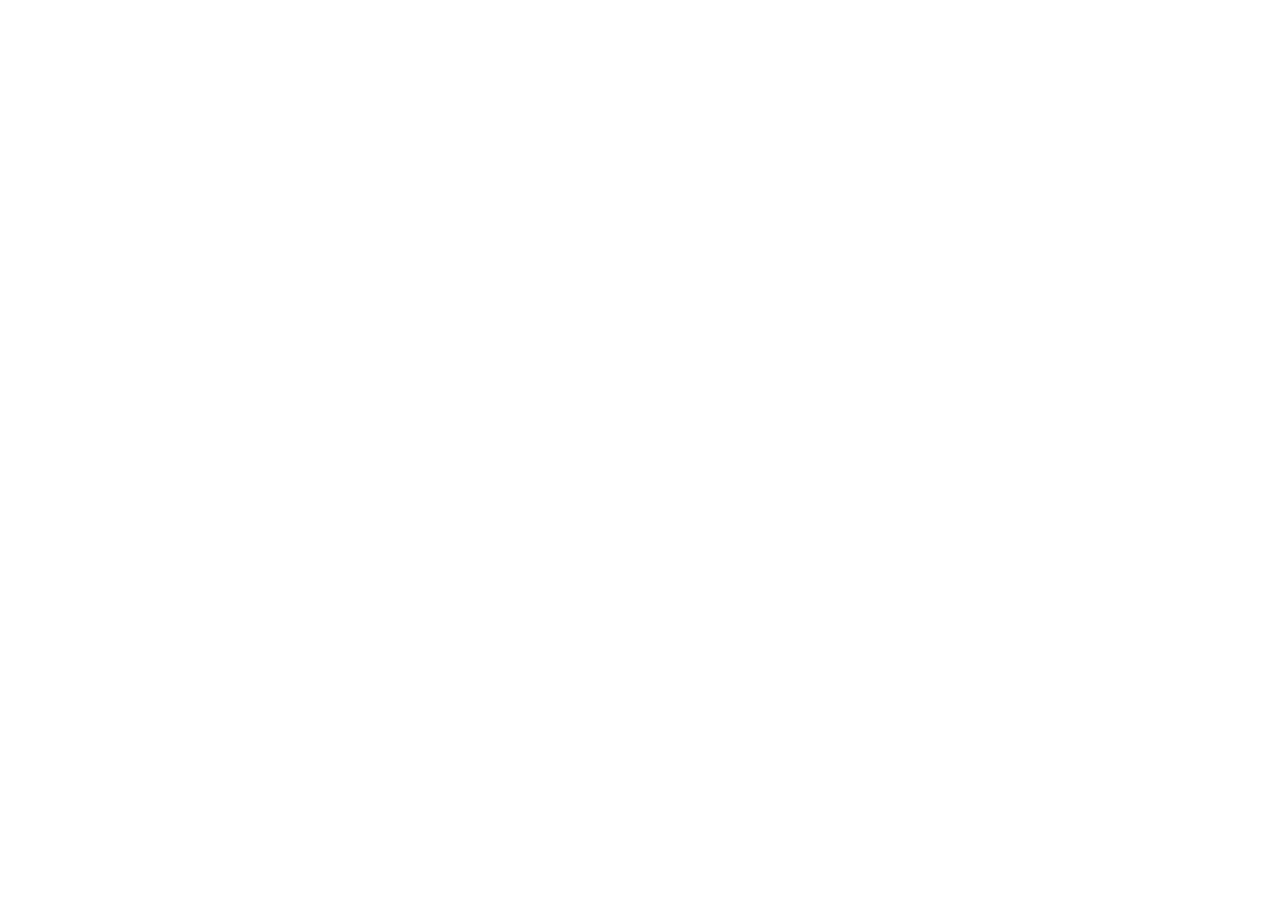
==== project/html/erklraer.html @ 681893e2 "Navigation" ====
<!DOCTYPE html>
<html lang="en">
<head>
    <meta charset="UTF-8">
    <meta name="viewport" content="width=device-width, initial-scale=1.0">
    <title>SH-P3</title>
</head>
<body>
    <!--mach so das du vor dem zimmer bist und e drückst um in das zimmer zu gehen und 
    und dann kommst du in die besprechung trust-->
</body>
</html>
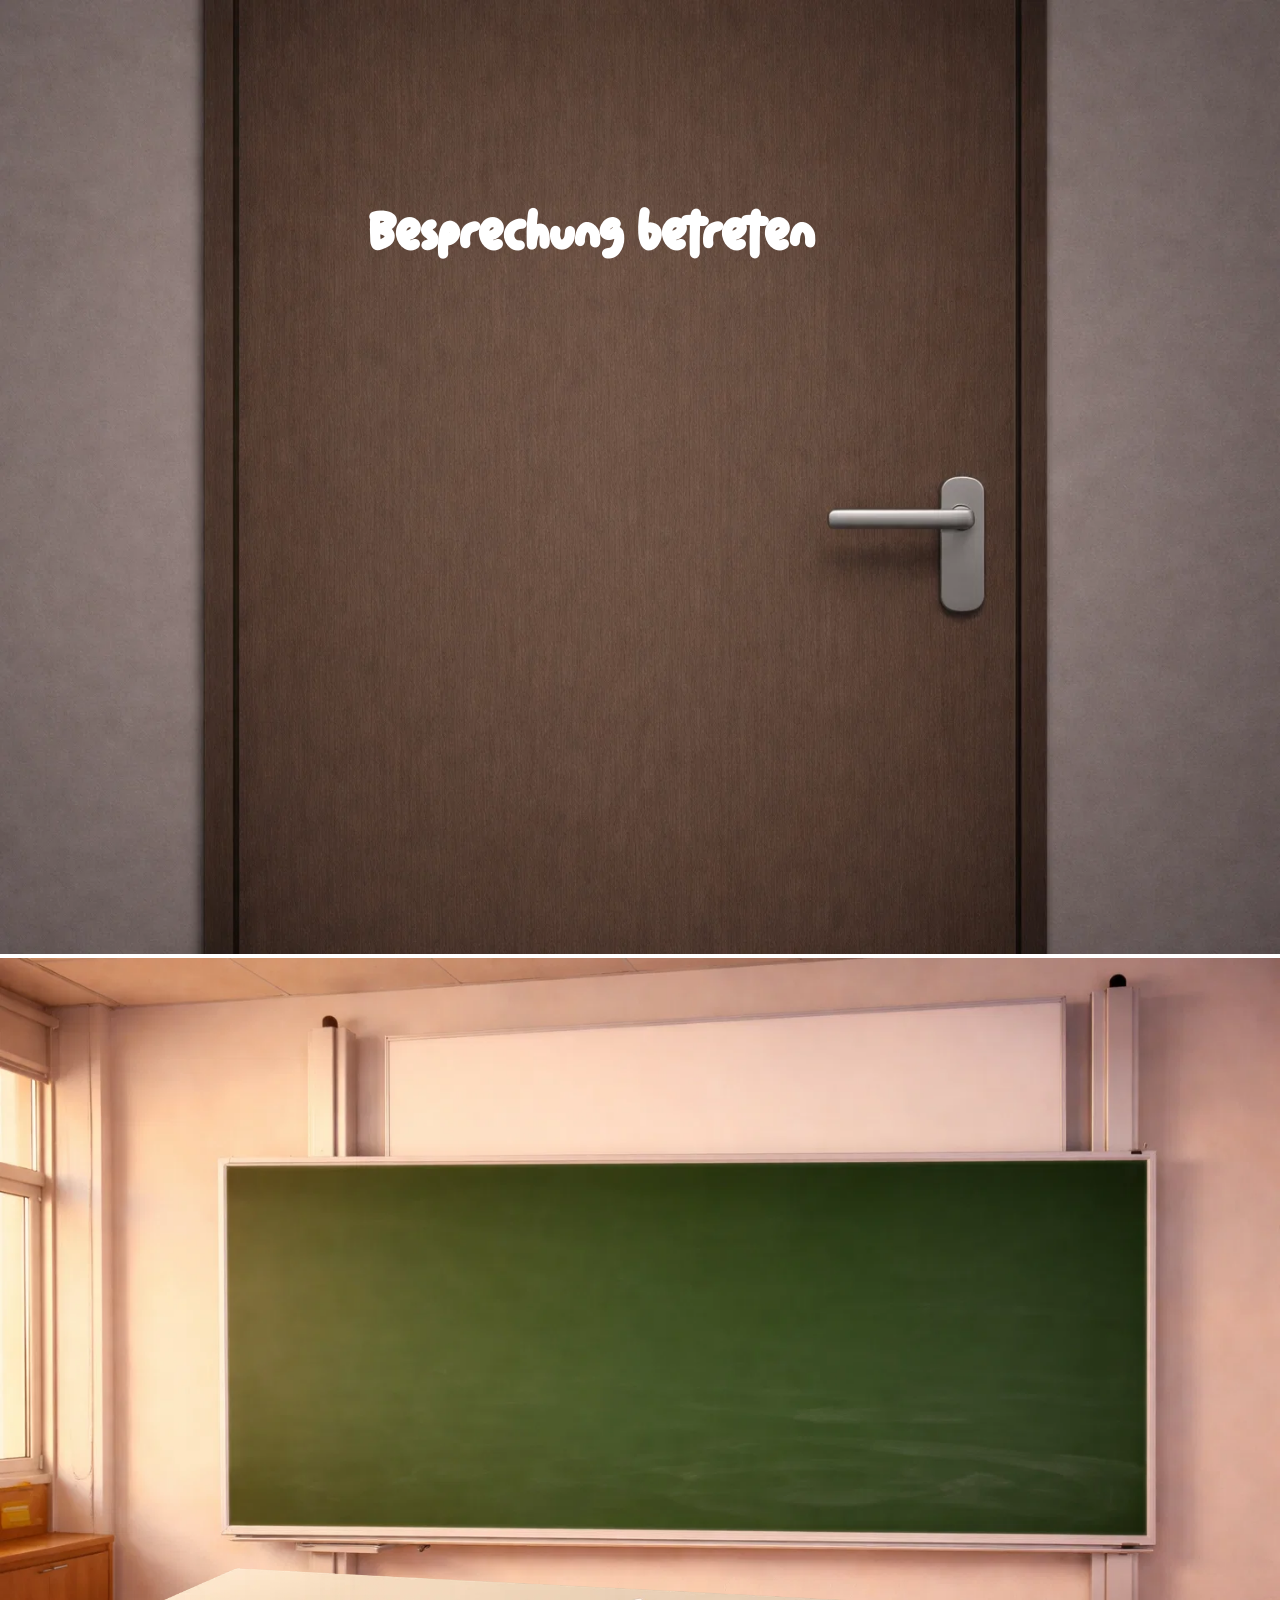
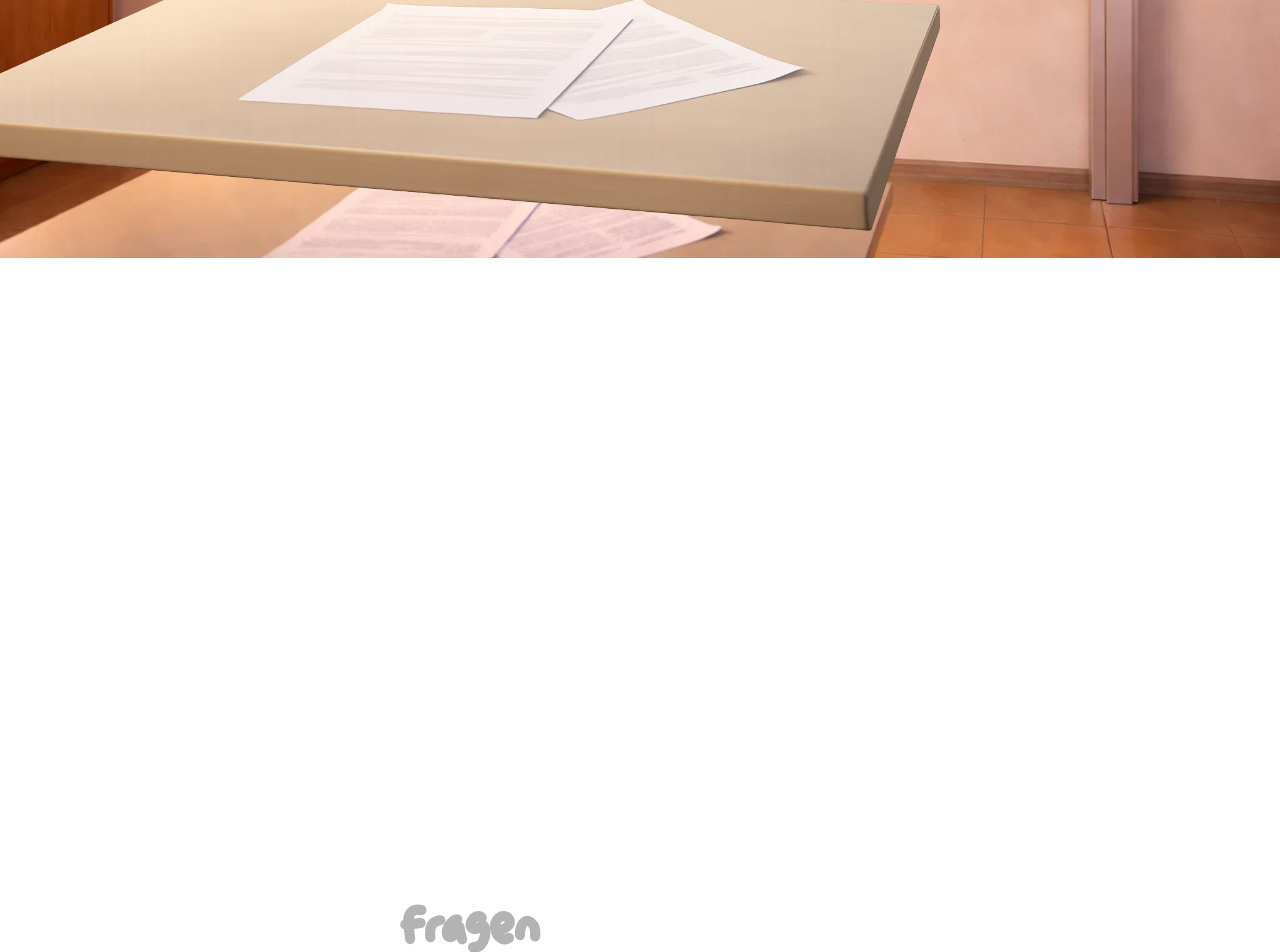
==== commit 70170704: "erklär html" ====
--- a/project/html/erklraer.html
+++ b/project/html/erklraer.html
@@ -4,9 +4,26 @@
     <meta charset="UTF-8">
     <meta name="viewport" content="width=device-width, initial-scale=1.0">
     <title>SH-P3</title>
+    <link rel="stylesheet" href="../style.css">
+    <script src="../scripts/script.js" defer></script>
 </head>
 <body>
     <!--mach so das du vor dem zimmer bist und e drückst um in das zimmer zu gehen und 
     und dann kommst du in die besprechung trust-->
+
+    <div id="E-block-eins">
+      <img id="tuere-erklaer" src="../img/erklär-1-back.webp">
+      <h1 id="betreten" onclick="showEBlockTwo()">Besprechung betreten</h1>  
+    </div>
+
+    <div id="E-block-zwei">
+        <img id="erklaer-back"  src="../img/Erklär-back.webp">
+        <img id="erklaer-lehrer" src="../img/physik-professor.webp">
+        <img id="erklaer-overlay" src="../img/erklär-overlay.webp">
+
+        <p id="erklaer-text">Der Spieler muss heimlich Gegenstände aus Klassenräumen stehlen. Die Items haben unterschiedliche Werte, sodass er entscheiden muss, welche Sachen sich am meisten lohnen mitzunehmen. Nach jeder Runde werden die gestohlenen Gegenstände verkauft, wobei die Preise im Verkaufslog angezeigt werden. Mit dem verdienten Geld kann der Spieler weitere Stockwerke wie den ersten und zweiten Stock freischalten, in denen der Loot wertvoller ist.</p>
+        <h1 id="fragen">Fragen</h1>
+    </div>
+
 </body>
 </html>
--- a/project/style.css
+++ b/project/style.css
@@ -0,0 +1,363 @@
+html,body{
+    margin: 0;
+    padding: 0;
+    overflow: hidden;
+}
+
+/* FONTS */
+/* FONTS */
+/* FONTS */
+@font-face {
+    font-family: UE;
+    src: url(fonts/rushon_ground/Rushon\ Ground.ttf);
+}
+@font-face {
+    font-family: text;
+    src: url(fonts/tuncho_plonko/TunchoPlonko.ttf);
+}
+/*      */
+/*      */
+/*      */
+#start-bild{
+    position: absolute;
+    z-index: 0;
+    width: 100%;
+    height: 100%;
+}
+#start-ue{
+    font-family: UE;
+    font-size: 5rem;
+    color: white;
+    position: absolute;
+    z-index: 2;
+    left: 13rem;
+    top: 3rem;
+    animation: bigSmall 6s linear infinite;
+}
+@keyframes bigSmall {
+    0%{transform: scale(1);}
+    50%{transform: scale(1.2);}
+    100%{transform: scale(1);}
+    
+}
+#start-overlay{
+    width: 100vw;
+    height: 100vh;
+    background-color: black;
+    opacity: 0.5;
+    position: absolute;
+    z-index: 1;
+}
+#start-button{
+    width: 30vw;
+    height: auto;
+    position: absolute;
+    z-index: 2;
+    left: 28rem;
+    top: 16rem;
+    transition: all 0.5s;
+    cursor: pointer;
+}
+#start-button:hover{
+    transform: scale(1.2);
+}
+
+#lehrer-start{
+    position: absolute;
+    width: 40vw;
+    height: auto;
+    z-index: 6;
+    animation: LeSlideIn 4s linear 0s 1 forwards;
+}
+@keyframes LeSlideIn  {
+    0%{left: -30rem;}
+    50%{left: -10rem;}
+    100%{left: 3rem;}
+}
+/*BLOCK 2 ""*/
+/*BLOCK 2 ""*/
+/*BLOCK 2 ""*/
+
+#block-2{
+    display: none;
+    width: 100vw;
+    height: 100vh;
+}
+#erklär-form{
+    width: 20vw;
+    height: 100vh;
+    transition: all 0.4s ease;
+}
+#erklär-form a{
+    width: 20vw;
+    height: 100vh;
+    transition: all 0.4s ease;
+    text-decoration: none;
+    color: white;
+}
+#erklär-form img{
+    width: 100%;
+    height: 100%;
+    object-fit: cover;
+}
+#verkauf-form{
+    position: absolute;
+    left: 15.5rem;
+    width: 20vw;
+    height: 100vh;
+    transition: all 0.4s ease;
+}
+#verkauf-form img{
+    width: 100%;
+    height: 100%;
+    object-fit: cover;
+}
+
+#lade-form{
+    position: absolute;
+    left: 31rem;
+    width: 22vw;
+    height: 100vh;
+    transition: all 0.4s ease;
+}
+#lade-form img{
+    width: 100%;
+    height: 100%;
+    object-fit: cover;
+}
+#neu-form{
+    position: absolute;
+    left: 46.5rem;
+    width: 23vw;
+    height: 100vh;
+    transition: all 0.4s ease;
+}
+#neu-form img{
+    width: 100%;
+    height: 100%;
+    object-fit: cover;
+}
+#shop-form{
+    position: absolute;
+    left: 64rem;
+    width: 20vw;
+    height: 100vh;
+    transform-origin: right center;
+    transition: all 0.4s ease;
+}
+#shop-form img{
+    width: 100%;
+    height: 100%;
+    object-fit: cover;
+}
+/* HOVER EFFEKTE */
+#erklär-form:hover{
+    width: 30vw;
+    height: 100vh;
+    z-index: 100;
+}
+#erklär-form h1 {
+    transition: transform 0.6s ease;
+}
+#erklär-form:hover > h1 {
+    transform: rotate(10deg);
+    left: 1rem;
+}
+
+
+#verkauf-form:hover{
+    width: 30vw;
+    height: 100vh;
+    z-index: 100;
+}
+#verkauf-form h1 {
+    transition: transform 0.6s ease;
+}
+#verkauf-form:hover > h1 {
+    transform: rotate(30deg);
+    left: -1.5rem;
+}
+
+#lade-form:hover{
+    width: 30vw;
+    height: 100vh;
+    z-index: 100;
+}
+#lade-form h1 {
+    transition: transform 0.6s ease;
+}
+#lade-form:hover > h1 {
+    transform: rotate(30deg);
+    left: -0.5rem;
+}
+
+#neu-form:hover{
+    width: 30vw;
+    height: 100vh;
+    z-index: 100;
+}
+#neu-form h1 {
+    transition: transform 0.6s ease;
+}
+#neu-form:hover > h1 {
+    transform: rotate(20deg);
+    left: -0.5rem;
+    font-size: 3.9rem;
+}
+
+#shop-form:hover{
+    left: 60rem;
+    width: 30vw;
+    height: 100vh;
+    z-index: 100;
+}
+#shop-form h1 {
+    transition: transform 0.6s ease;
+}
+#shop-form:hover > h1 {
+    transform: rotate(30deg);
+    left: 4rem;
+}
+
+/* SEITEN UE`S */
+#seite-eins{
+    font-family: UE,sans-serif;
+    font-size: 4rem;
+    color: white;
+    position: absolute;
+    z-index: 6;
+    top: 10rem;
+    left: -4rem;
+    transform: rotate(+60deg);
+}
+#seite-zwei{
+    font-family: UE,sans-serif;
+    font-size: 4rem;
+    color: white;
+    position: absolute;
+    z-index: 6;
+    top: 10rem;
+    left: -5.5rem;
+    transform: rotate(+61deg);
+}
+#seite-drei{
+    font-family: UE,sans-serif;
+    font-size: 4rem;
+    color: white;
+    position: absolute;
+    z-index: 6;
+    top: 10rem;
+    left: 0rem;
+    transform: rotate(+61deg);
+}
+#seite-vier{
+    font-family: UE,sans-serif;
+    font-size: 4rem;
+    color: white;
+    position: absolute;
+    z-index: 6;
+    top: 10rem;
+    left: 0rem;
+    transform: rotate(+61deg);
+}
+#seite-fuenf{
+    font-family: UE,sans-serif;
+    font-size: 4rem;
+    color: white;
+    position: absolute;
+    z-index: 6;
+    top: 10rem;
+    left: 0rem;
+    transform: rotate(+61deg);
+}
+
+
+
+
+
+
+
+
+
+
+
+
+
+
+
+
+
+
+
+
+
+
+
+
+
+
+
+
+
+
+
+
+
+
+
+/* ERKLÄR HTML */
+#tuere-erklaer{
+    width: 100vw;
+    height: 106vh;
+}
+#betreten{
+    font-family: text;
+    font-size: 3rem;
+    color: white;
+    position: absolute;
+    z-index: 2;
+    left: 23rem;
+    top: 11rem;
+}
+#betreten:hover{
+    cursor: pointer;
+}
+#erklaer-back{
+    width: 100vw;
+    height: 100vh;
+}
+#erklaer-lehrer{
+    height: auto;
+    width: 50vw;
+    position: absolute;
+    margin-top: 15rem;
+    margin-left: -3rem;
+}
+#erklaer-overlay{
+    width: 75vw;
+    height: auto;
+    position: absolute;
+    z-index: 2;
+    left: 0rem;
+    margin-top: 17rem;
+}
+#erklaer-text{
+    width: 48vw;
+    height: auto;
+    font-family: text;
+    font-size: 1.2rem;
+    position: absolute;
+    z-index: 2;
+    color: white;
+    margin-left: 32.5rem;
+    margin-top: 13rem;
+}
+#fragen{
+    font-family: text;
+    font-size: 3rem;
+    color: rgb(179, 179, 179);
+    position: absolute;
+    z-index: 4;
+    margin-left: 25rem;
+    margin-top: 40rem;
+}
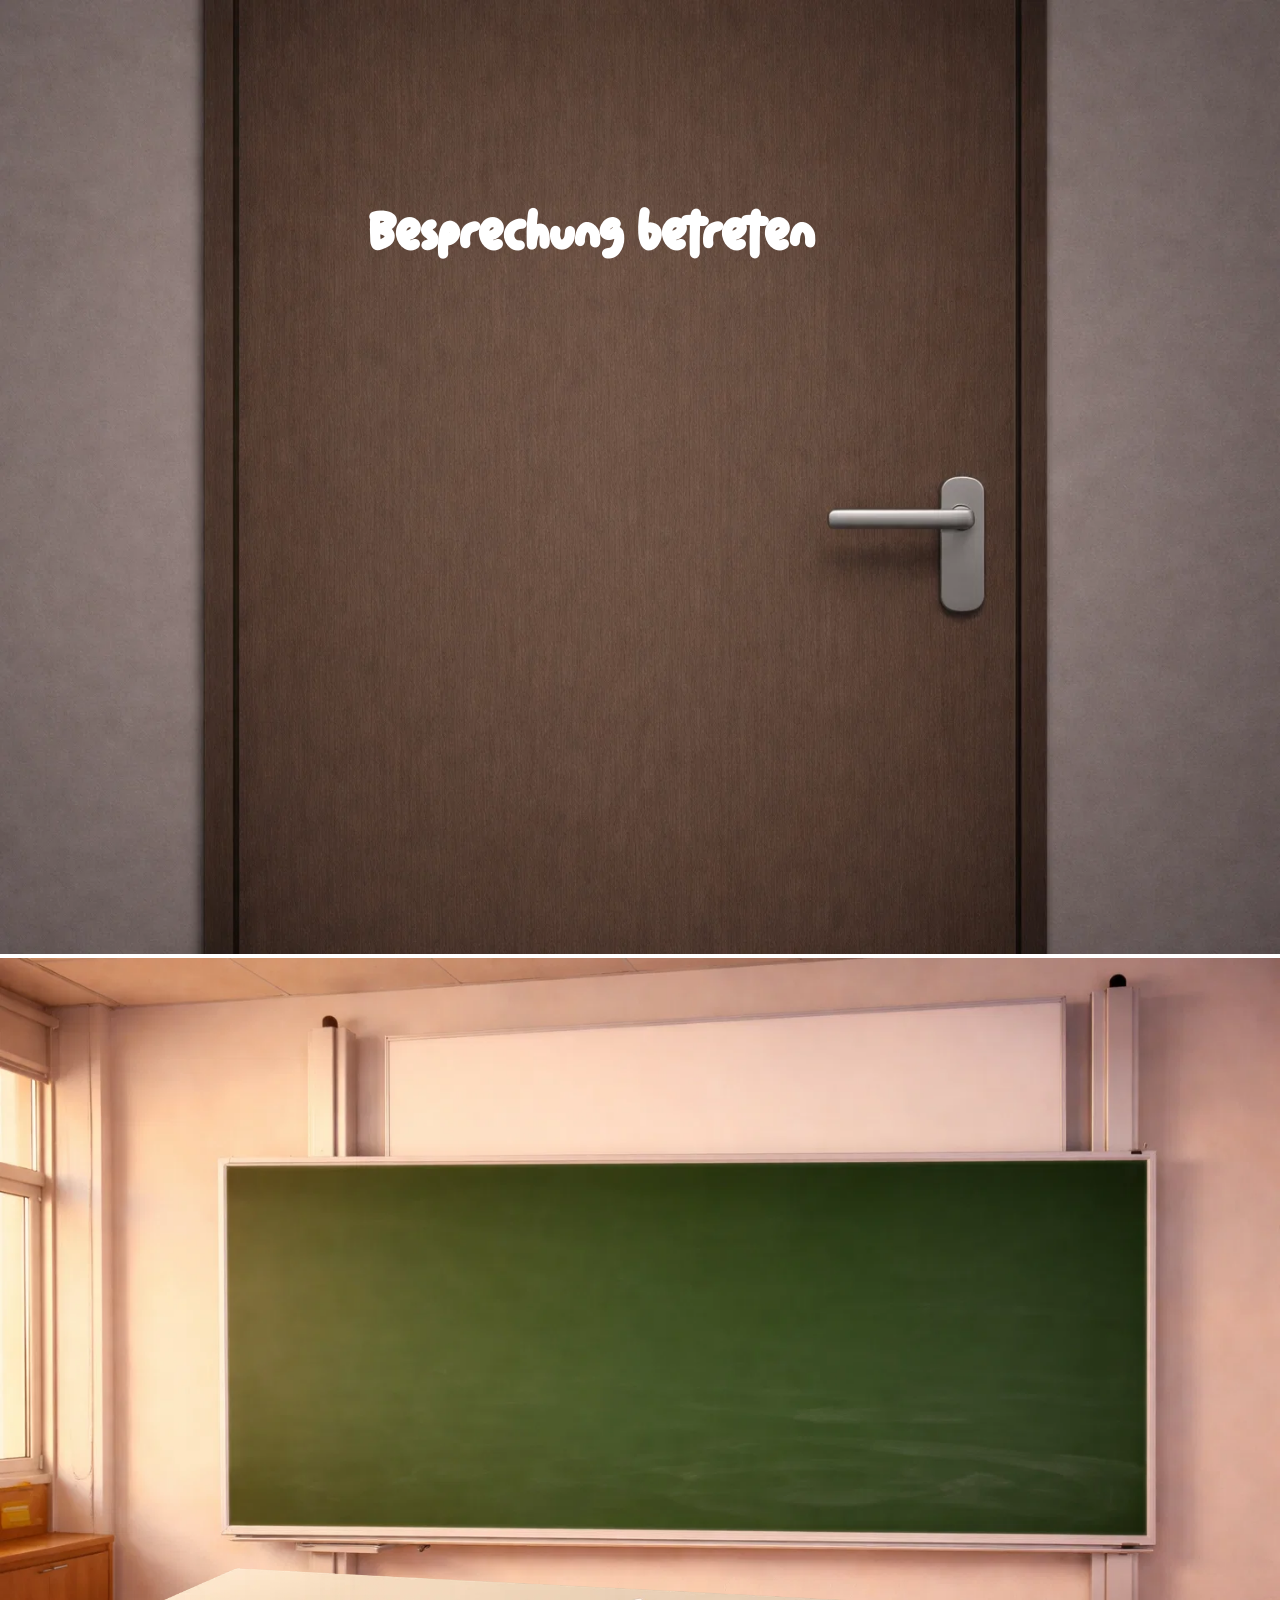
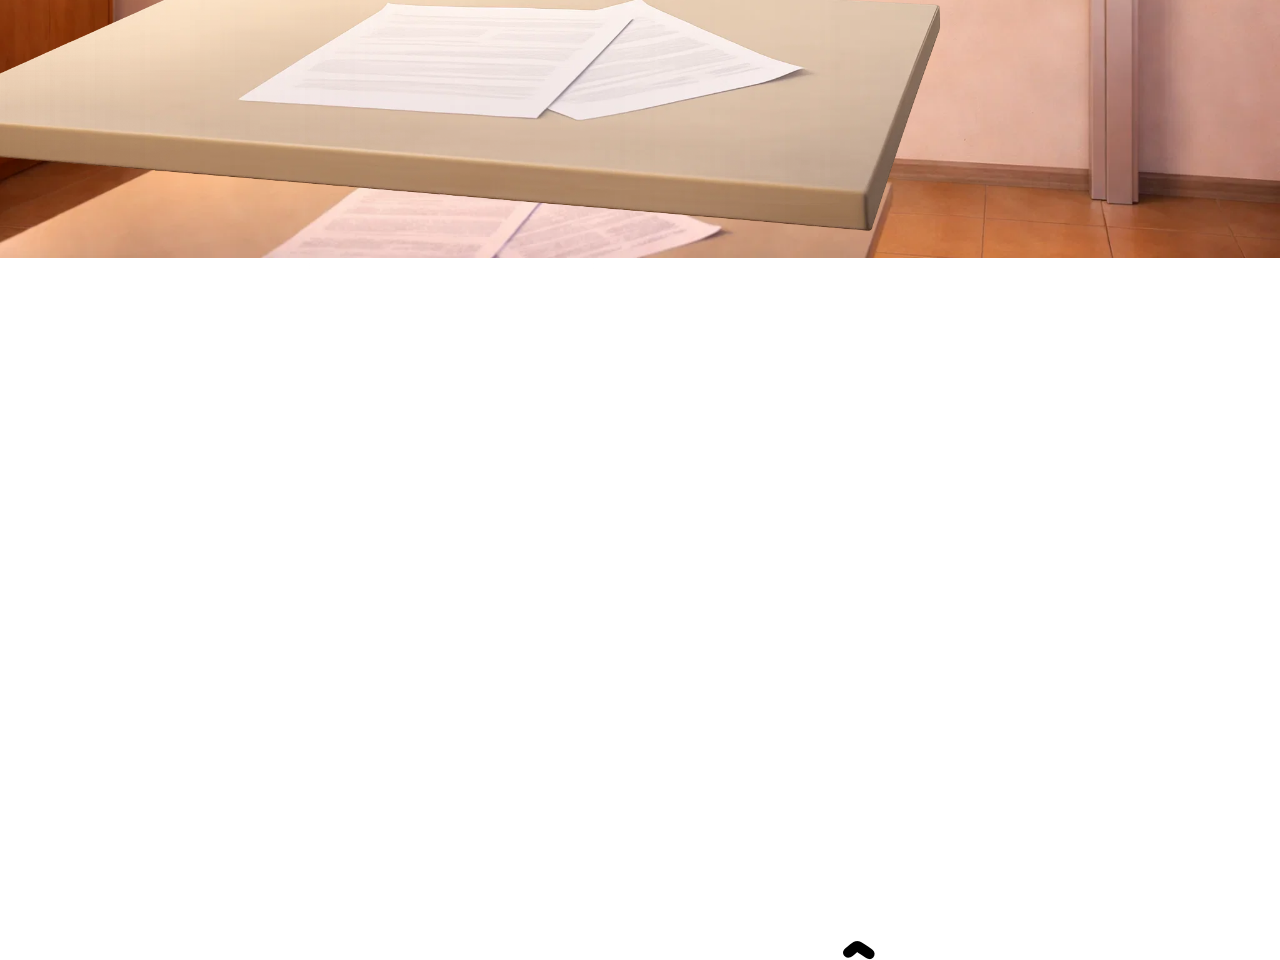
==== commit d668bc34: "erklaer html" ====
--- a/project/html/erklraer.html
+++ b/project/html/erklraer.html
@@ -22,7 +22,9 @@
         <img id="erklaer-overlay" src="../img/erklär-overlay.webp">
 
         <p id="erklaer-text">Der Spieler muss heimlich Gegenstände aus Klassenräumen stehlen. Die Items haben unterschiedliche Werte, sodass er entscheiden muss, welche Sachen sich am meisten lohnen mitzunehmen. Nach jeder Runde werden die gestohlenen Gegenstände verkauft, wobei die Preise im Verkaufslog angezeigt werden. Mit dem verdienten Geld kann der Spieler weitere Stockwerke wie den ersten und zweiten Stock freischalten, in denen der Loot wertvoller ist.</p>
-        <h1 id="fragen">Fragen</h1>
+        <p id="raufRunter">></p>
+        <img id="fragen-blatt" src="../img/fragen.webp">
+
     </div>
 
 </body>
--- a/project/style.css
+++ b/project/style.css
@@ -352,12 +352,27 @@
     margin-left: 32.5rem;
     margin-top: 13rem;
 }
-#fragen{
+#fragen-blatt{
+    width: 60vw;
+    height: auto;
+    position: absolute;
+    z-index: 5;
+    margin-left: 30rem;
+    margin-top: 40rem;
+}
+#raufRunter{
+    font-size: 3rem;
+    position: absolute;
+    z-index: 6;
+    margin-left: 53rem;
+    margin-top: 41.5rem;
+    color: black;
+    font-weight: bolder;
     font-family: text;
-    font-size: 3rem;
-    color: rgb(179, 179, 179);
-    position: absolute;
-    z-index: 4;
-    margin-left: 25rem;
-    margin-top: 40rem;
+    transform: rotate(-90deg);
+    transition: all linear 0.2s;
+}
+#raufRunter:hover{
+    cursor: pointer;
+    transform: scale(1.2) rotate(-90deg);
 }
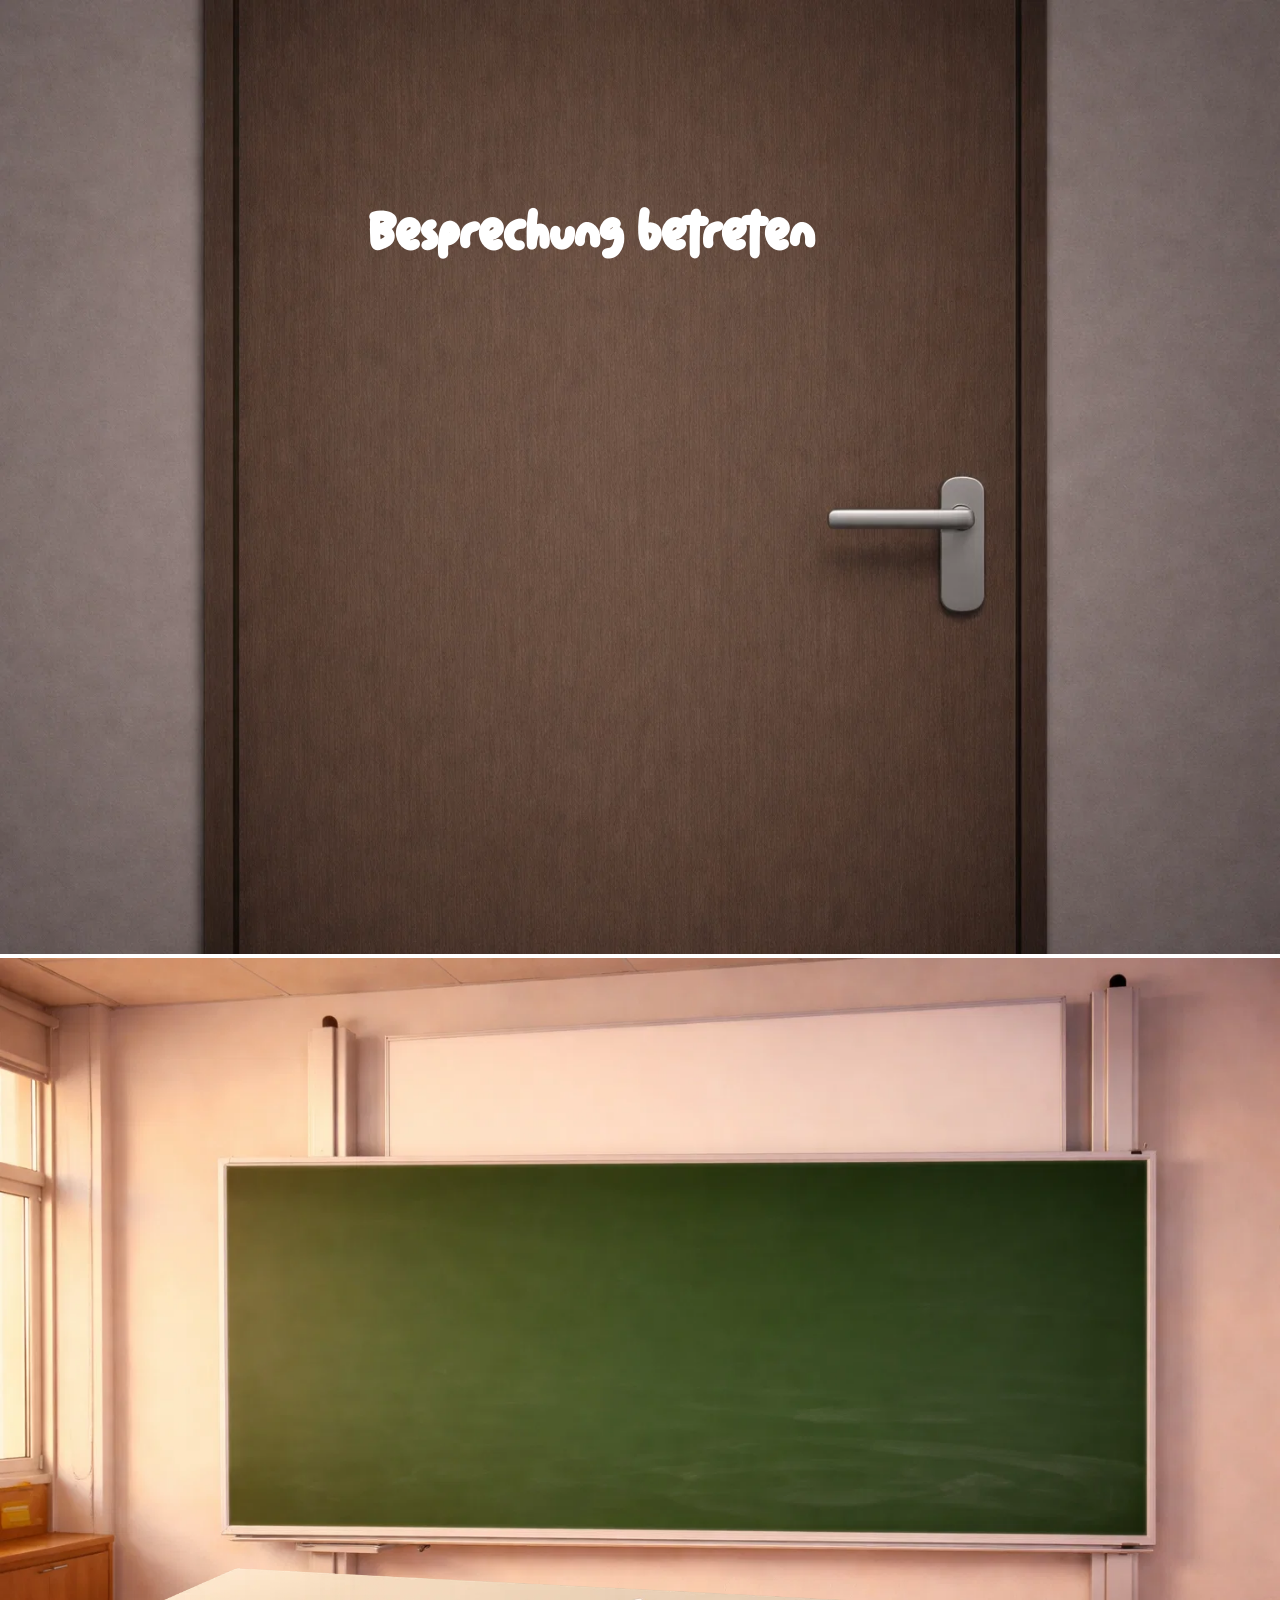
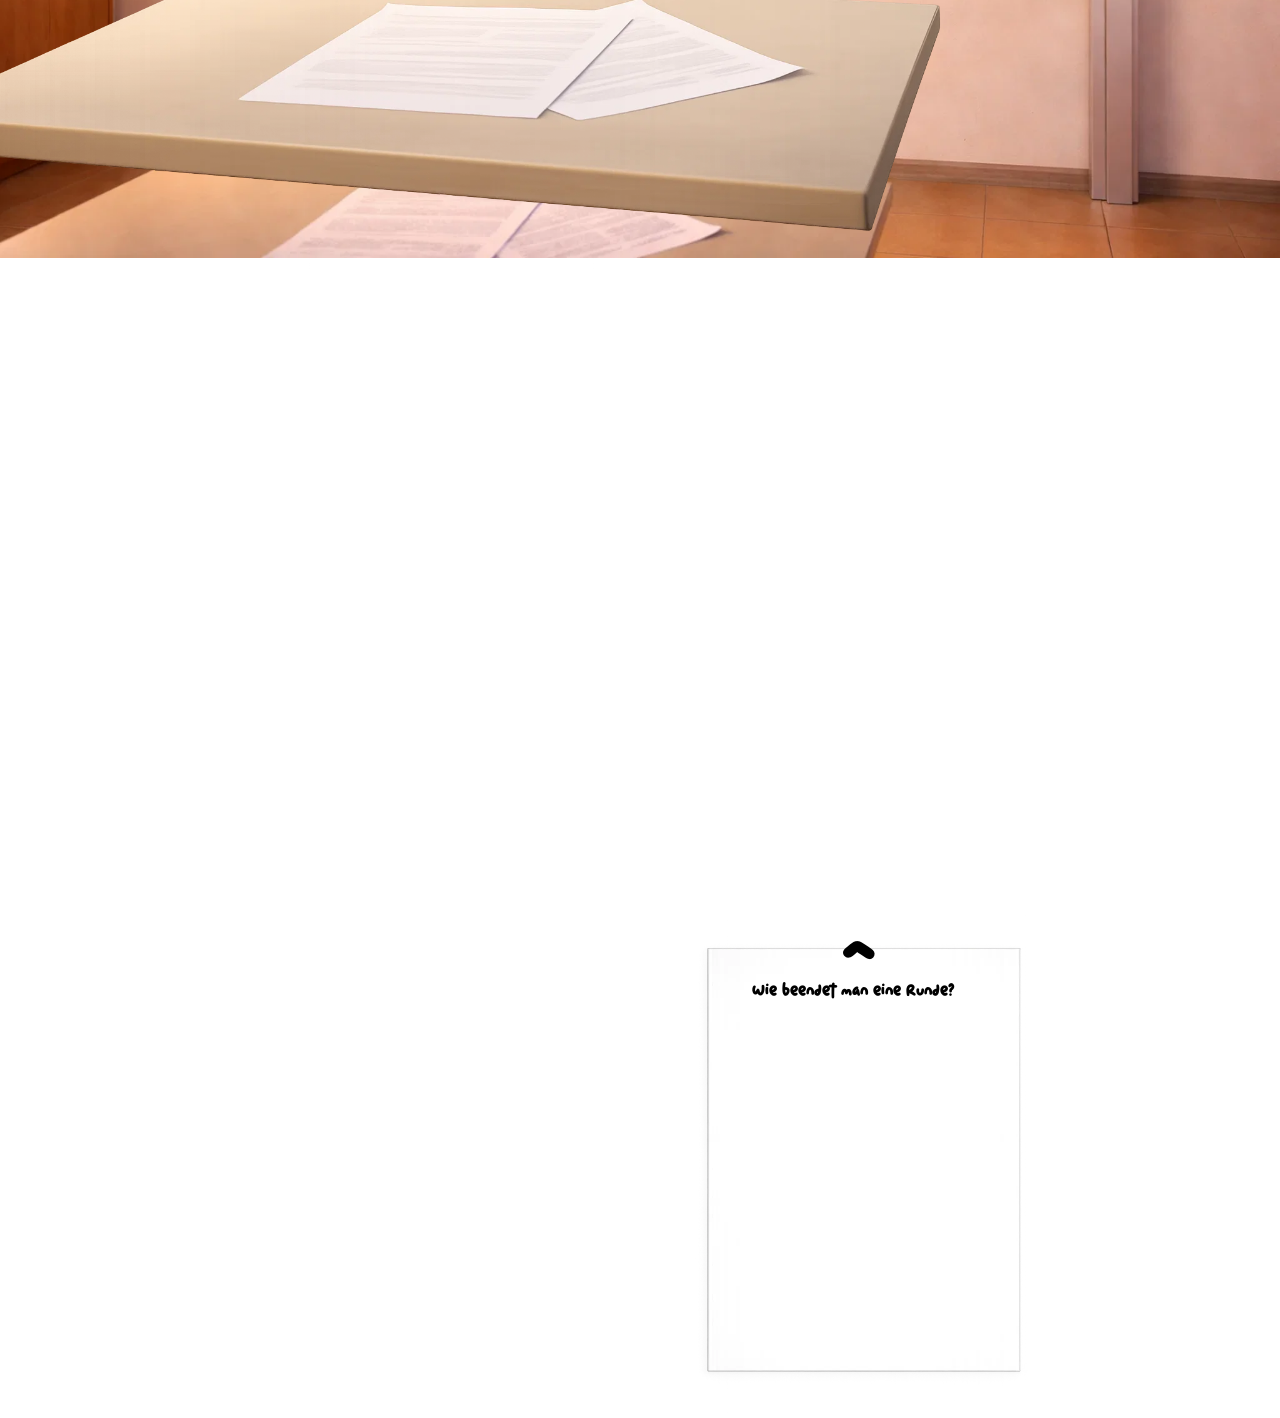
==== commit 2c5b68d8: "fragebogen" ====
--- a/project/html/erklraer.html
+++ b/project/html/erklraer.html
@@ -22,8 +22,14 @@
         <img id="erklaer-overlay" src="../img/erklär-overlay.webp">
 
         <p id="erklaer-text">Der Spieler muss heimlich Gegenstände aus Klassenräumen stehlen. Die Items haben unterschiedliche Werte, sodass er entscheiden muss, welche Sachen sich am meisten lohnen mitzunehmen. Nach jeder Runde werden die gestohlenen Gegenstände verkauft, wobei die Preise im Verkaufslog angezeigt werden. Mit dem verdienten Geld kann der Spieler weitere Stockwerke wie den ersten und zweiten Stock freischalten, in denen der Loot wertvoller ist.</p>
-        <p id="raufRunter">></p>
-        <img id="fragen-blatt" src="../img/fragen.webp">
+        <p id="raufRunter" onclick="showFragen()">></p>
+        <div id="fragen-blatt">
+            <p id="frage-1">Wie beendet man eine Runde?</p>
+            <p id="frage-2"></p>
+            <img id="blatt" src="../img/fragen.webp">
+        </div>
+        
+
 
     </div>
 
--- a/project/style.css
+++ b/project/style.css
@@ -359,6 +359,12 @@
     z-index: 5;
     margin-left: 30rem;
     margin-top: 40rem;
+}
+#blatt{
+    margin-top: -1rem;
+    width: 100%;
+    height: 100%;
+    object-fit: contain;
 }
 #raufRunter{
     font-size: 3rem;
@@ -375,4 +381,30 @@
 #raufRunter:hover{
     cursor: pointer;
     transform: scale(1.2) rotate(-90deg);
+}
+/*  */
+@keyframes slideUp {
+    from { margin-top: 40rem; }
+    to { margin-top: 20rem; }
+}
+@keyframes slideDown {
+    from { margin-top: 20rem; }
+    to { margin-top: 40rem; }
+}
+
+.slide-up {
+    animation: slideUp 1s forwards ease-out;
+}
+
+.slide-down {
+    animation: slideDown 1s forwards ease-out;
+}
+#frage-1{
+    font-size: 1rem;
+    color: black;
+    font-family: text;
+    position: absolute;
+    z-index: 6;
+    margin-left: 17rem;
+    margin-top: 5rem;
 }
